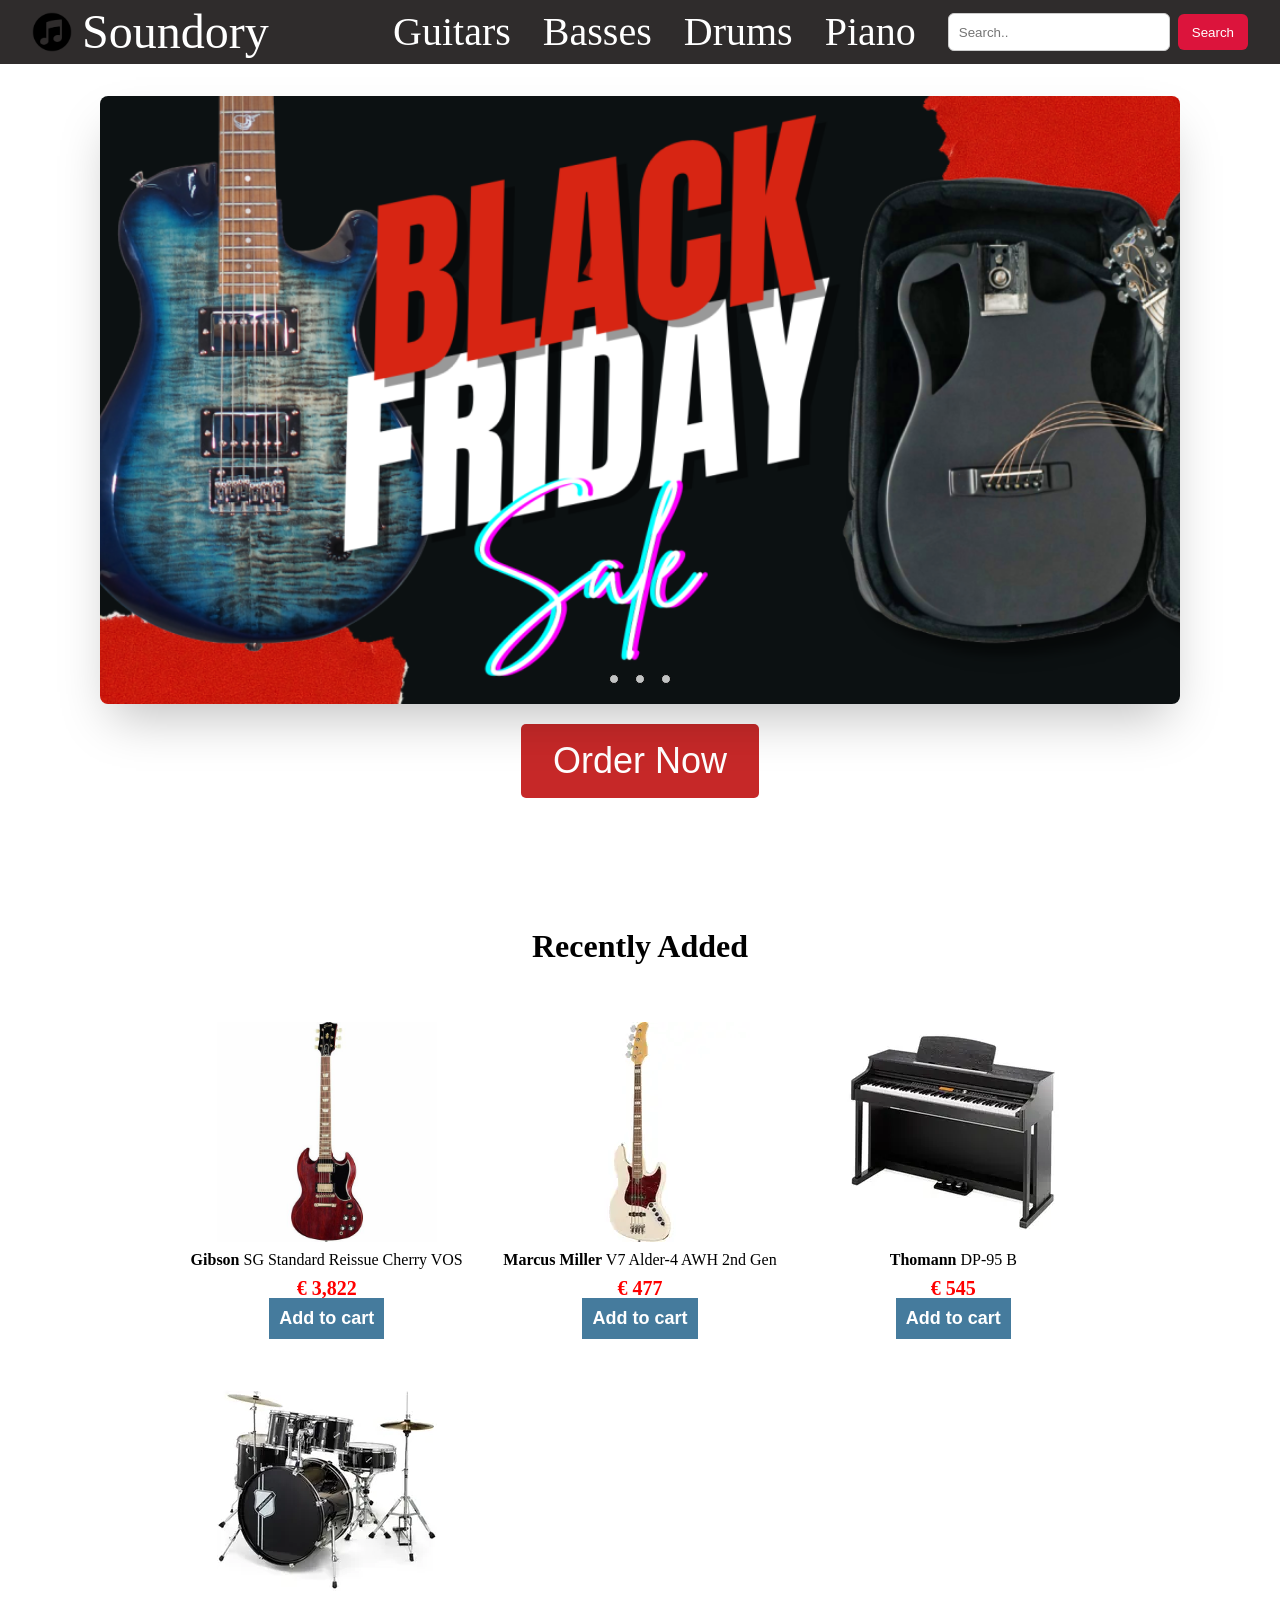
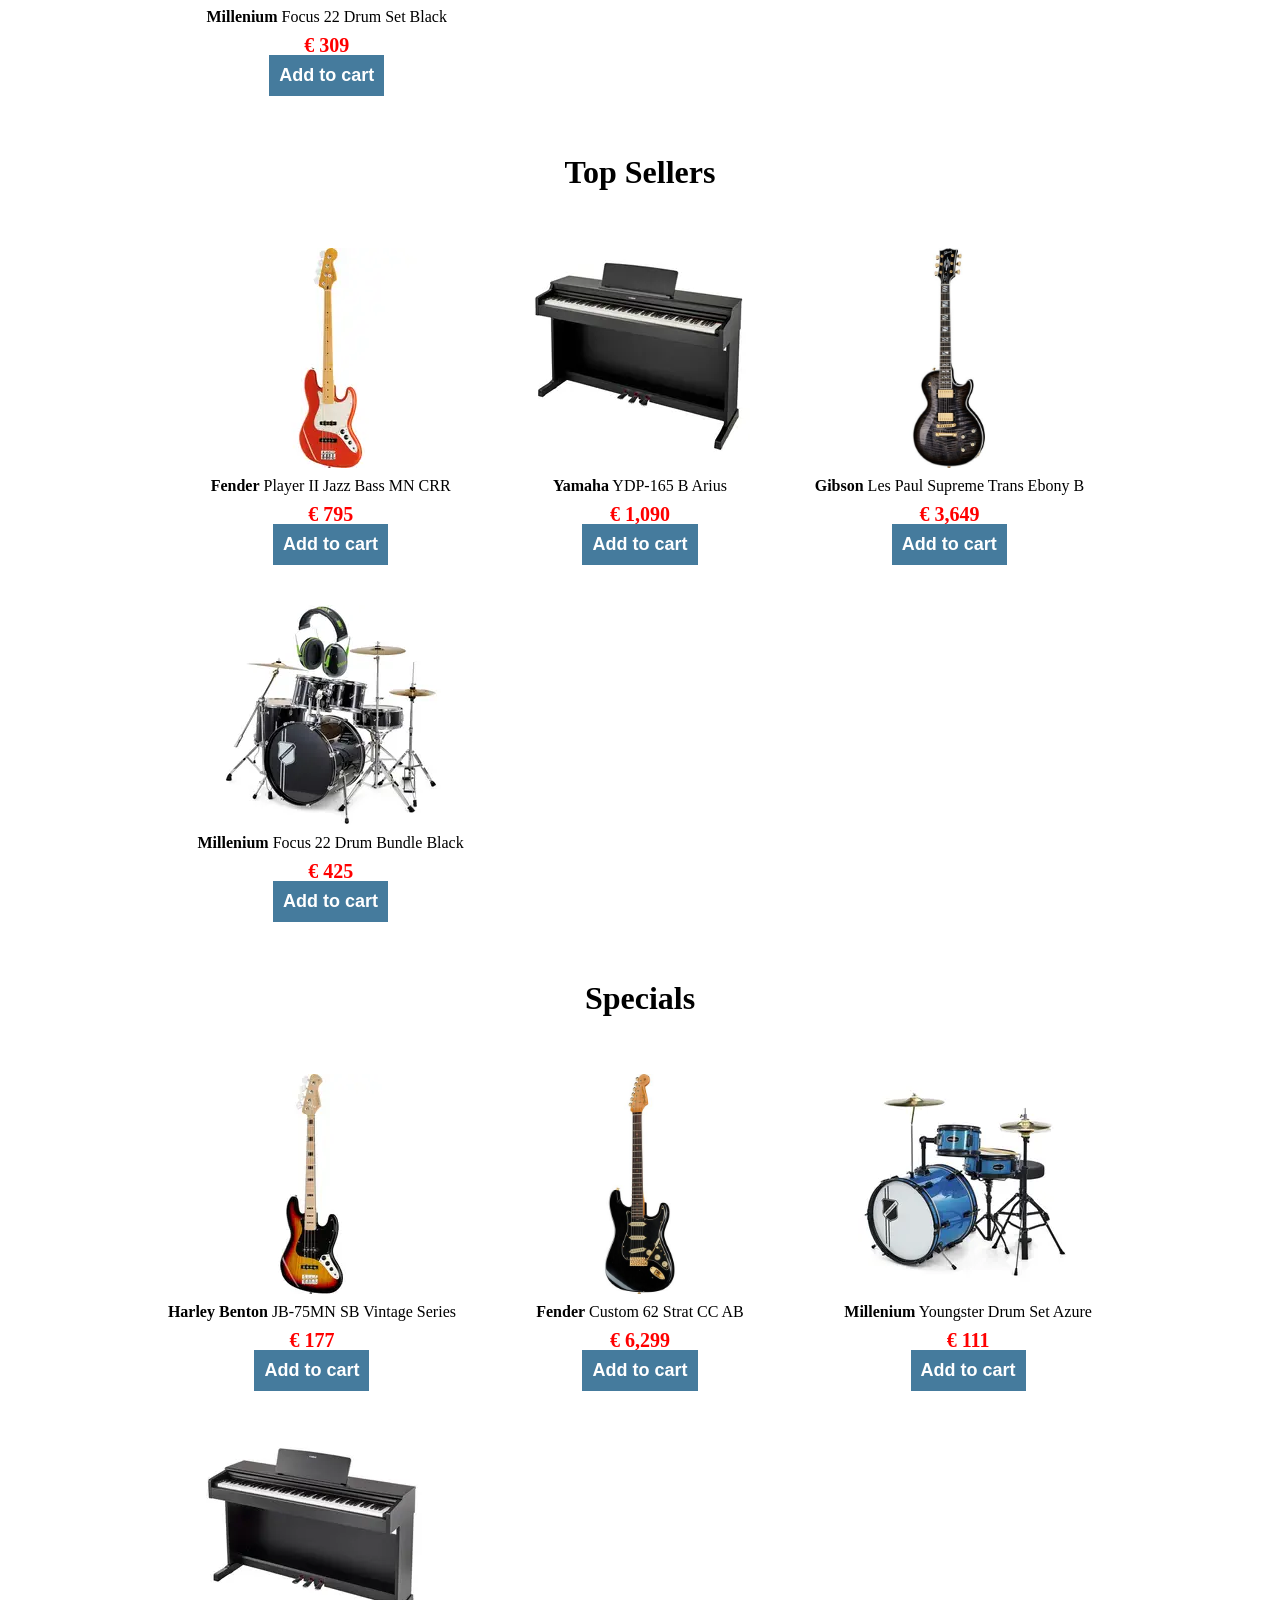
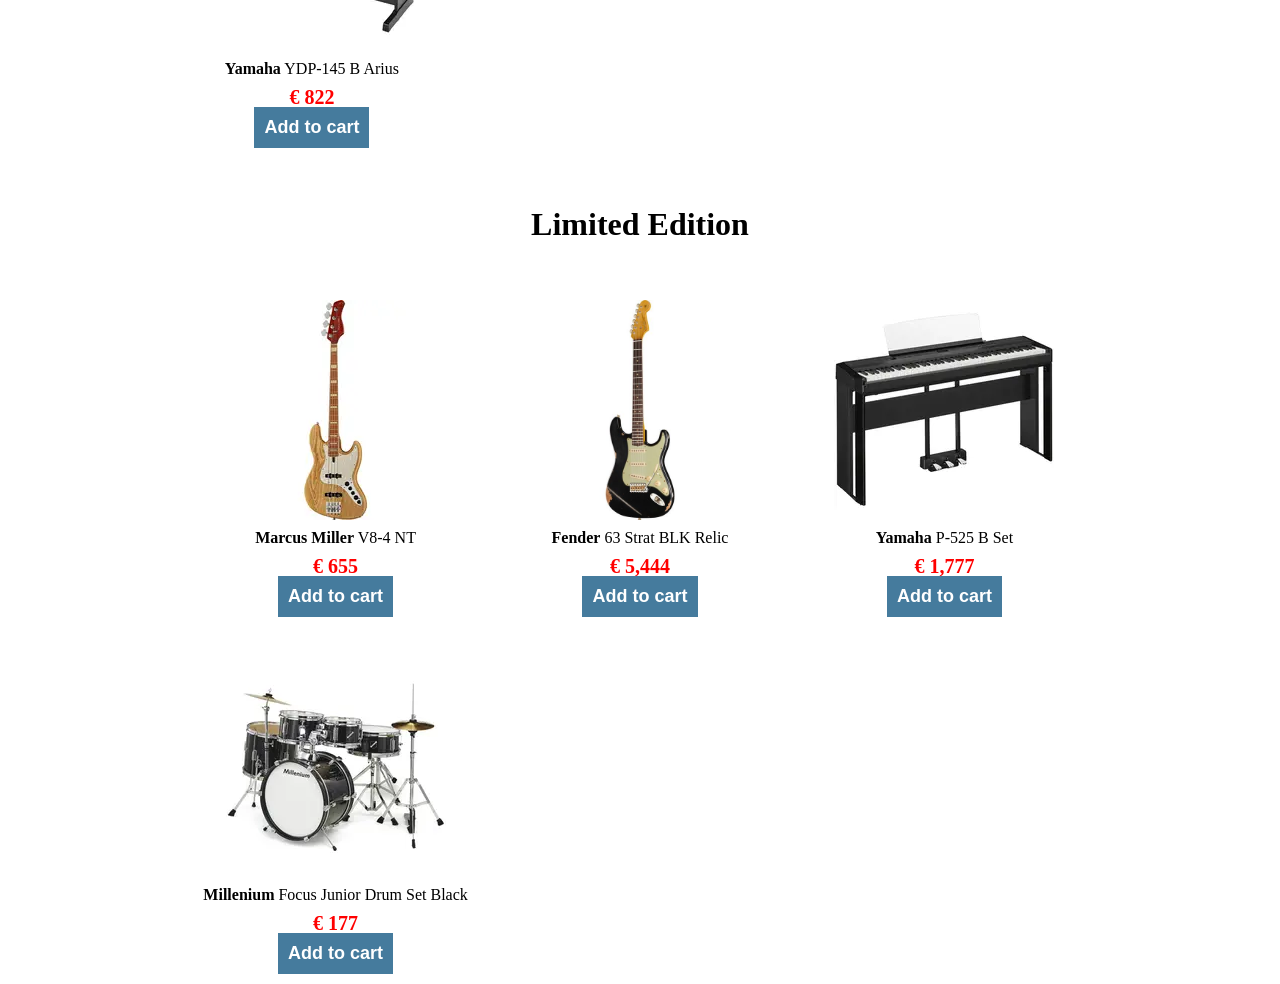
==== index.html @ 7b70c925 "Add initial files (same as lab 2)." ====
<!doctype html>
<html>
  <head>
    <meta charset="UTF-8" />
    <meta name="viewport" content="width=device-width, initial-scale=1.0" />
    <title>Soundory</title>


    <link rel="stylesheet" href="reset.css" />
    <link rel="stylesheet" href="style.css" />
  </head>



  <body>
  <div class = "navbar">
    <div class = "logo">
      <a href = "index.html">
    <img src="images/logo.png">
    Soundory
    </a>
    </div>
    <div class = "sections">
    <h2><a href = "pages/guitar.html">Guitars</a></h2>
    <h2><a href = "pages/bass.html">Basses</a></h2>
    <h2><a href = "#">Drums</a></h2>
    <h2><a href = "#">Piano</a></h2>
    
<div class="search-box">
    <input type="text" class="search_bar" placeholder="Search..">
    <button>Search</button>
</div>
    
  </div>
  </div>

  
  <section class ="container">
  <div class = "slider-wrapper">
      <div class="slider">
        <img id="slide-1" src="images/sale.png">
        <img id="slide-2" src="images/s3.jpg">
        <img id="slide-3" src="images/new.jpg">
      </div>
      <div class = "slider-nav">
        <a href="#slide-1"></a>
        <a href="#slide-2"></a>
        <a href="#slide-3"></a>
      </div>
  </div>




  
  <div class = "cta_button">
    <button> Order Now</button>
  </div>

</section>




<div class="headings">

  <h2>Recently Added</h2>
  <div class="products">

    <div class="product">
      <img src="images/g_sg.jpg">
      <p><b>Gibson</b> SG Standard Reissue Cherry VOS</p>
      <div class="price">€ 3,822</div>
      <button>Add to cart</button>
    </div>

    <div class="product">
      <img src="images/alder-4.webp">
      <p><b>Marcus Miller</b> V7 Alder-4 AWH 2nd Gen</p>
      <div class="price">€ 477</div>
      <button>Add to cart</button>
    </div>

    <div class="product">
      <img src="images/dp_95.webp">
      <p><b>Thomann</b> DP-95 B</p>
      <div class="price">€ 545</div>
      <button>Add to cart</button>
    </div>

    <div class="product">
      <img src="images/focus_22.webp">
      <p><b>Millenium</b> Focus 22 Drum Set Black</p>
      <div class="price">€ 309</div>
      <button>Add to cart</button>
    </div>

  </div>


  <h2>Top Sellers</h2>
  <div class="products">

    <div class="product">
      <img src="images/player-2.webp">
      <p><b>Fender</b> Player II Jazz Bass MN CRR</p>
      <div class="price">€ 795</div>
      <button>Add to cart</button>
    </div>

    <div class="product">
      <img src="images/ydp-165.webp">
      <p><b>Yamaha</b> YDP-165 B Arius</p>
      <div class="price">€ 1,090</div>
      <button>Add to cart</button>
    </div>

    <div class="product">
      <img src="images/g_lp.jpg">
      <p><b>Gibson</b> Les Paul Supreme Trans Ebony B</p>
      <div class="price">€ 3,649</div>
      <button>Add to cart</button>
    </div>

    <div class="product">
      <img src="images/focus22_bundle.webp">
      <p><b>Millenium</b> Focus 22 Drum Bundle Black</p>
      <div class="price">€ 425</div>
      <button>Add to cart</button>
    </div>

  </div>


  <h2>Specials</h2>
  <div class="products">

    <div class="product">
      <img src="images/JB-75MN.webp">
      <p><b>Harley Benton</b> JB-75MN SB Vintage Series</p>
      <div class="price">€ 177</div>
      <button>Add to cart</button>
    </div>

    <div class="product">
      <img src="images/f_62.jpg">
      <p><b>Fender</b> Custom 62 Strat CC AB</p>
      <div class="price">€ 6,299</div>
      <button>Add to cart</button>
    </div>

    <div class="product">
      <img src="images/youngster.webp">
      <p><b>Millenium</b> Youngster Drum Set Azure</p>
      <div class="price">€ 111</div>
      <button>Add to cart</button>
    </div>

    <div class="product">
      <img src="images/ydp-145.webp">
      <p><b>Yamaha</b> YDP-145 B Arius</p>
      <div class="price">€ 822</div>
      <button>Add to cart</button>
    </div>

  </div>


  <h2>Limited Edition</h2>
  <div class="products">

    <div class="product">
      <img src="images/V8-4_NT.webp">
      <p><b>Marcus Miller</b> V8-4 NT</p>
      <div class="price">€ 655</div>
      <button>Add to cart</button>
    </div>

    <div class="product">
      <img src="images/f_63.jpg">
      <p><b>Fender</b> 63 Strat BLK Relic</p>
      <div class="price">€ 5,444</div>
      <button>Add to cart</button>
    </div>

    <div class="product">
      <img src="images/p-525.webp">
      <p><b>Yamaha</b> P-525 B Set</p>
      <div class="price">€ 1,777</div>
      <button>Add to cart</button>
    </div>

    <div class="product">
      <img src="images/focus_junior.webp">
      <p><b>Millenium</b> Focus Junior Drum Set Black</p>
      <div class="price">€ 177</div>
      <button>Add to cart</button>
    </div>

  </div>

</div>

  
  



    
  </body>
</html>
---- style.css ----
body {
  overflow-x: hidden;
}

.navbar {
  display: flex;
  justify-content: space-between;
  align-items: center;
  background-color: #2f2c2c;
  padding: 0.5rem 2rem;
}

.logo {
  display: flex;
}

.logo a {
  display: flex;
  align-items: center;
  gap: 10px;
  color: white;
  text-decoration: none;
  font-size: 3rem;
}

.logo a:hover {
  color: lightblue;
}

.logo img {
  width: 40px;
  height: 40px;
}

.sections {
  display: flex;
  align-items: center;
  gap: 2rem;
}

.sections h2 {
  font-size: 2.5rem;
  margin: 0;
  padding: 0;
}

.sections a {
  color: white;
  text-decoration: none;
}

.sections h2:hover {
  background-color: red;
  transition: 0.3s;
}

.search-box {
  display: flex;
  align-items: center;
  gap: 8px;
}

.search_bar {
  height: 36px;
  width: 200px;
  padding: 0 10px;
  border-radius: 6px;
  border: 1px solid #ccc;
}

.search-box button {
  height: 36px;
  padding: 0 14px;
  border: none;
  border-radius: 6px;
  background-color: crimson;
  color: white;
  cursor: pointer;
}

.cta_button {
  display: flex;
  justify-content: center;
}

.cta_button button {
  margin-top: 20px;
  background-color: #C62828;
  color: white;
  border-radius: 5px;
  font-size: 36px;
  padding: 1rem 2rem;
  border: none;
  transition: 0.3s;
}

.cta_button button:hover {
  transform: scale(1.05);
}

.headings {
  display: flex;
  flex-direction: column;
  gap: 50px;
  justify-content: center;
  align-items: center;
  margin-top: 100px;
}

.headings h2 {
  font-size: 32px;
  font-weight: bold;
  color: black;
}

.products {
  display: grid;
  grid-template-columns: repeat(3, 1fr);
  gap: 20px;
  max-width: 1200px;
  margin: 0 auto;
}

.product {
  display: flex;
  flex-direction: column;
  align-items: center;
  padding: 10px;
  border-radius: 12px;
  transition: 0.3s;
}

.product:hover {
  border: 2px solid black;
  transform: translateY(-8px);
}

.product img {
  width: 220px;
  height: 220px;
  display: block;
}

.product p {
  margin-top: 10px;
  margin-bottom: 10px;
  width: 100%;
  text-align: center;
}

.product button {
  font-size: 18px;
  font-weight: bold;
  color: white;
  background-color: #457b9d;
  border: none;
  padding: 10px;
  cursor: pointer;
}

.price {
  color: red;
  font-weight: bold;
  font-size: 20px;
}

.container {
  padding: 2rem;
}

.slider-wrapper {
  position: relative;
  max-width: 1080px;
  margin: 0 auto;
}

.slider {
  width: 100%;
  max-width: 1080px;
  display: flex;
  aspect-ratio: 16/9;
  overflow-x: auto;
  scroll-snap-type: x mandatory;
  scroll-behavior: smooth;
  box-shadow: 0 1.5rem 3rem -0.75rem hsla(0, 0%, 0%, 0.25);
  border-radius: 0.5rem;
  scrollbar-width: none;
}

.slider img {
  flex: 1 0 100%;
  width: 100%;
  height: auto;
  scroll-snap-align: start;
  object-fit: cover;
}

.slider-nav {
  display: flex;
  column-gap: 1rem;
  position: absolute;
  bottom: 1.25rem;
  left: 50%;
  transform: translateX(-50%);
  z-index: 1;
}

.slider-nav a {
  width: 0.5rem;
  height: 0.5rem;
  border-radius: 50%;
  background-color: white;
  border: 1px solid black;
  opacity: 0.75;
  transition: opacity 250ms ease;
}

.slider-nav a:hover {
  opacity: 1;
}

b {
  font-weight: bold;
}

ul {
  list-style-type: circle;
  margin-left: 20px;
}

ul li {
  margin-bottom: 10px;
}
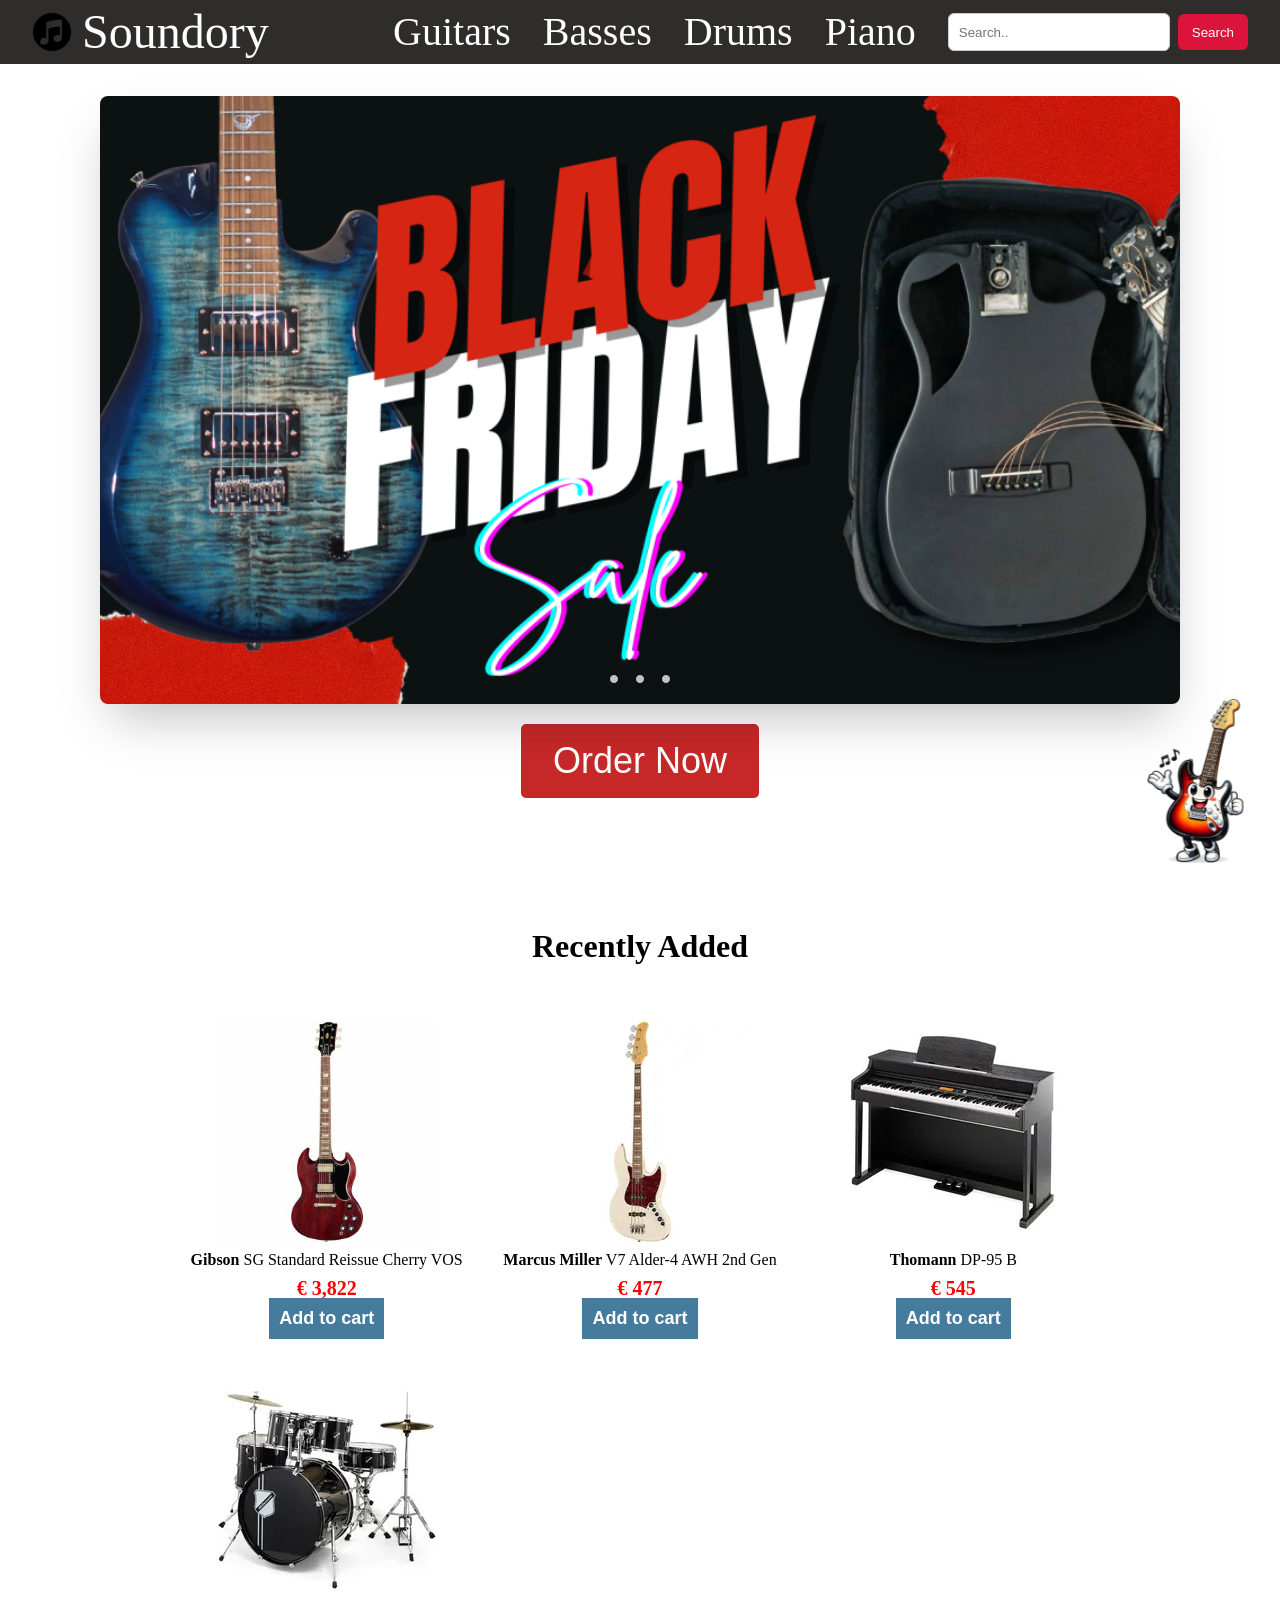
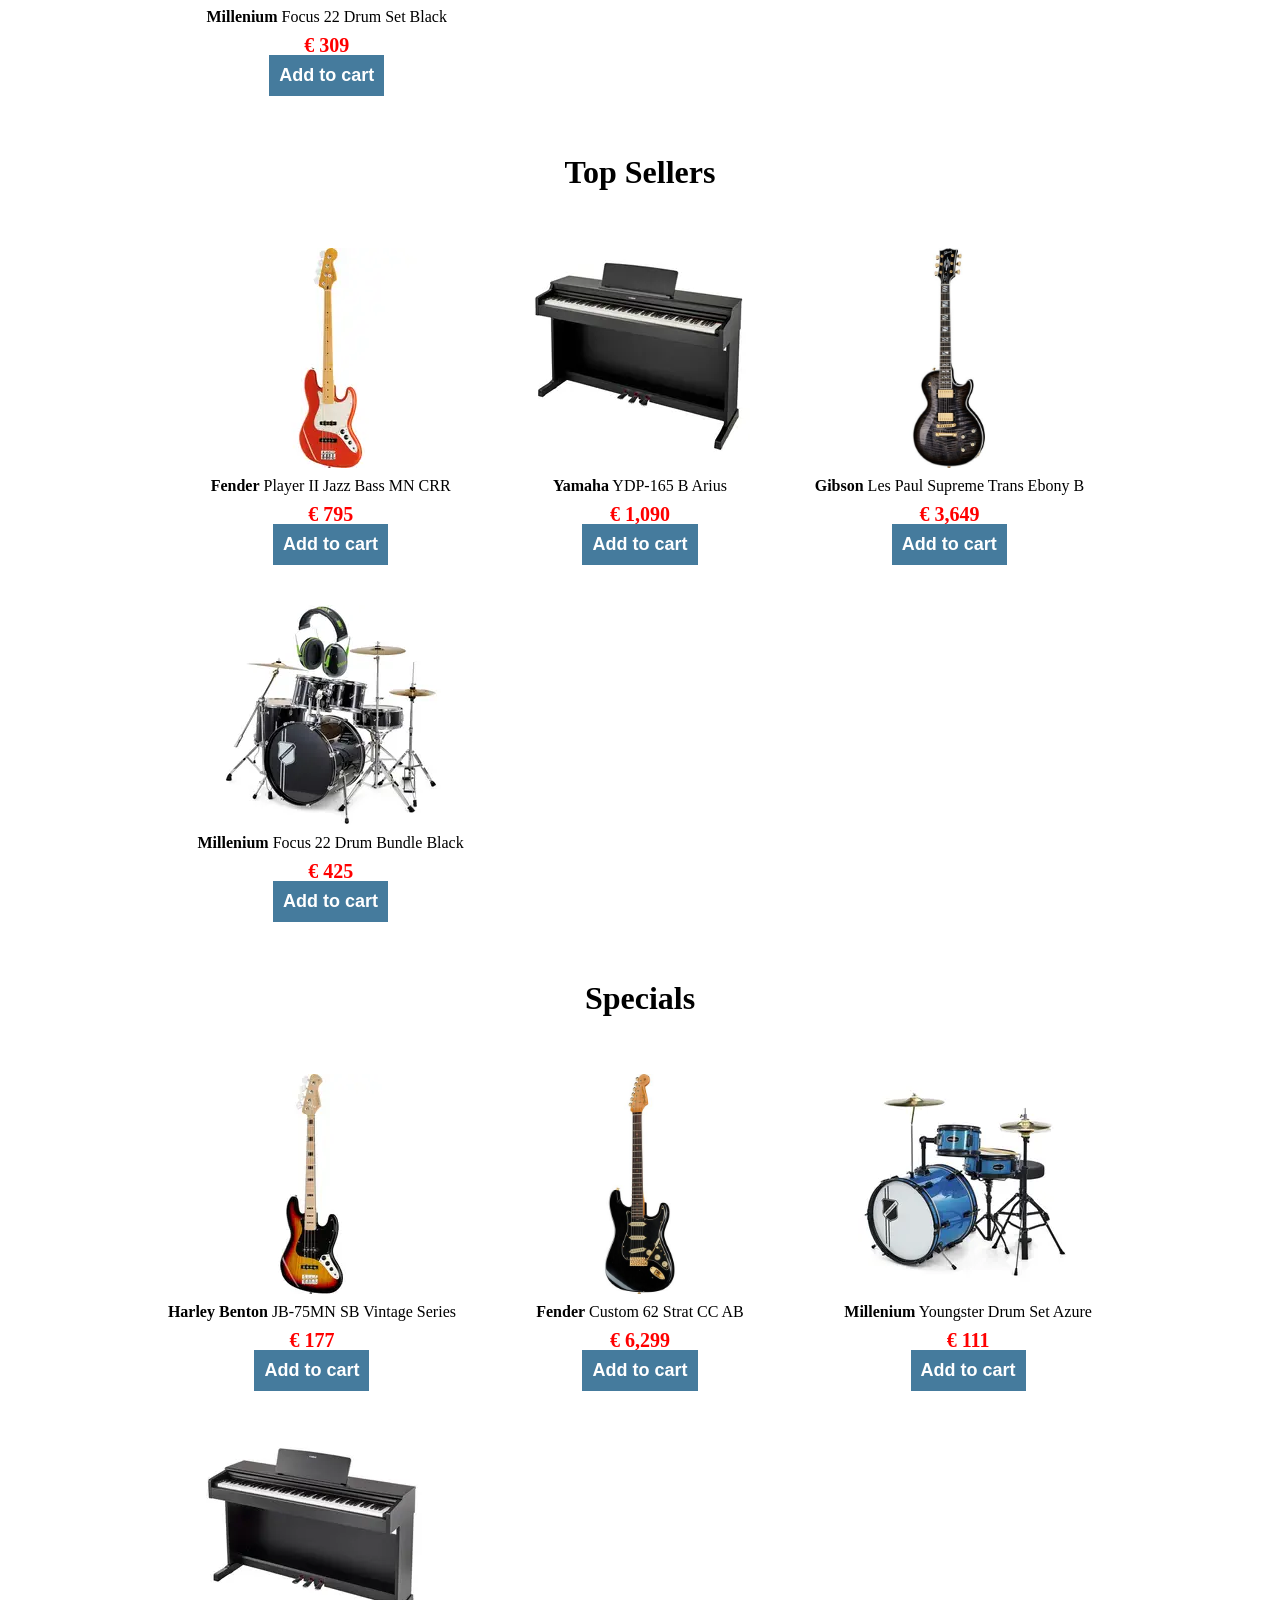
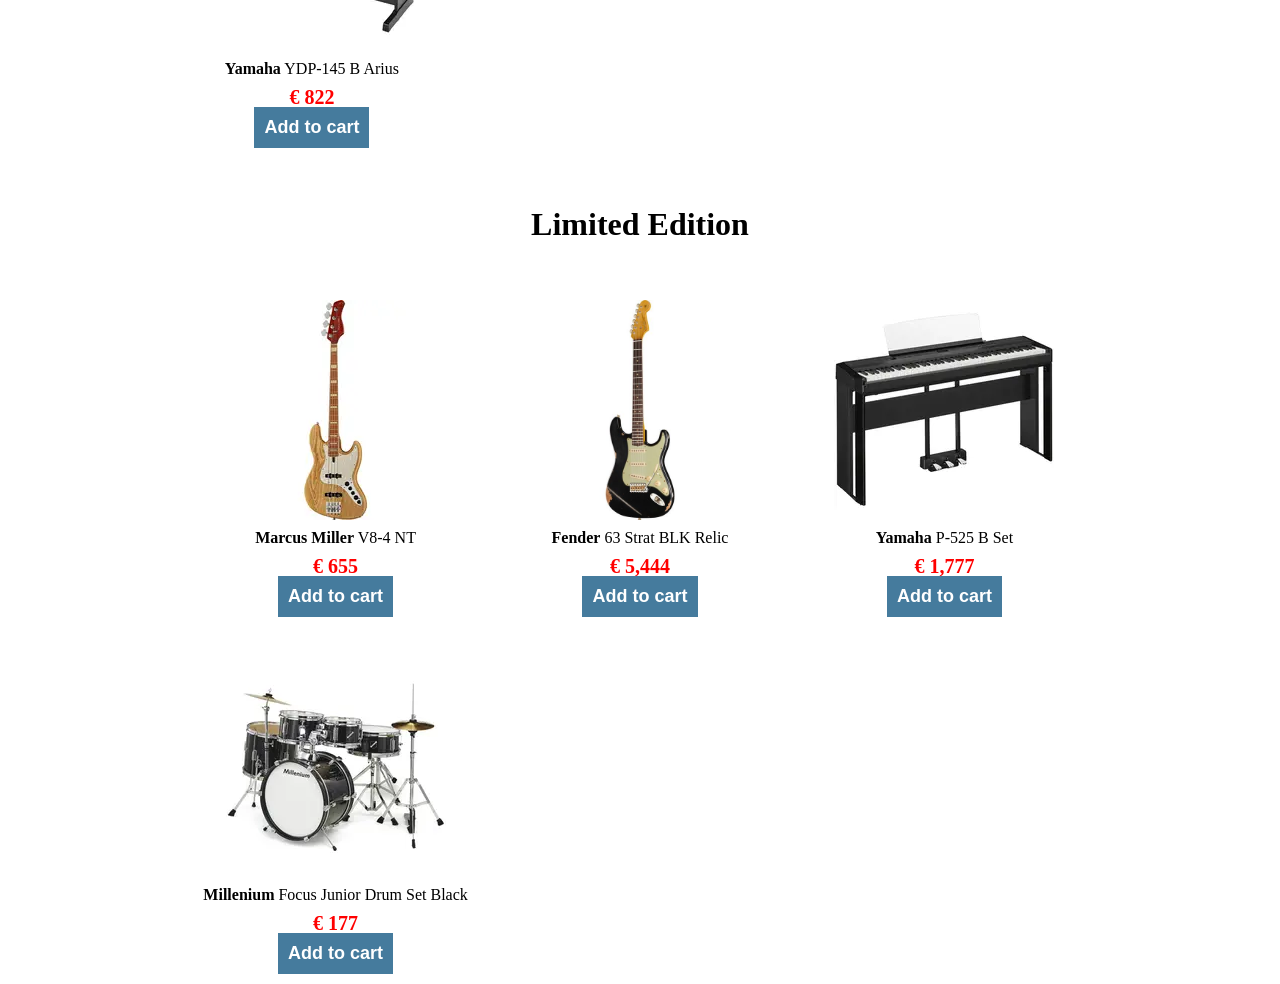
==== commit 66ac1b71: "Add mascot to all pages." ====
--- a/index.html
+++ b/index.html
@@ -203,7 +203,12 @@
 
   
   
-
+<div class="mascot">
+  <img src="images/mascot.png">
+  <div class="mascot-message">
+    🎸 Welcome to Soundory! Check our latest deals!
+  </div>
+</div>
 
 
     
--- a/style.css
+++ b/style.css
@@ -230,4 +230,63 @@
 
 ul li {
   margin-bottom: 10px;
+}
+
+.mascot {
+  position: fixed;
+  bottom: 20px;
+  right: -200px;
+
+  animation:
+    mascot-enter 2s forwards 2s,
+    mascot-float 2s infinite ease-in-out;
+
+  z-index: 999;
+}
+
+.mascot img {
+  width: 120px;
+  cursor: pointer;
+}
+
+.mascot-message {
+  position: absolute;
+  bottom: 130px;
+  right: 0;
+
+  background-color: white;
+  padding: 10px;
+  border-radius: 10px;
+
+  width: 200px;
+
+  opacity: 0;
+  transition: 0.3s;
+
+  box-shadow: 0 0 10px rgba(0,0,0,0.2);
+}
+
+.mascot:hover .mascot-message {
+  opacity: 1;
+}
+
+@keyframes mascot-enter {
+  from {
+    right: -200px;
+  }
+  to {
+    right: 20px;
+  }
+}
+
+@keyframes mascot-float {
+  0% {
+    transform: translateY(0px) rotate(0deg);
+  }
+  50% {
+    transform: translateY(-10px) rotate(5deg);
+  }
+  100% {
+    transform: translateY(0px) rotate(0deg);
+  }
 }
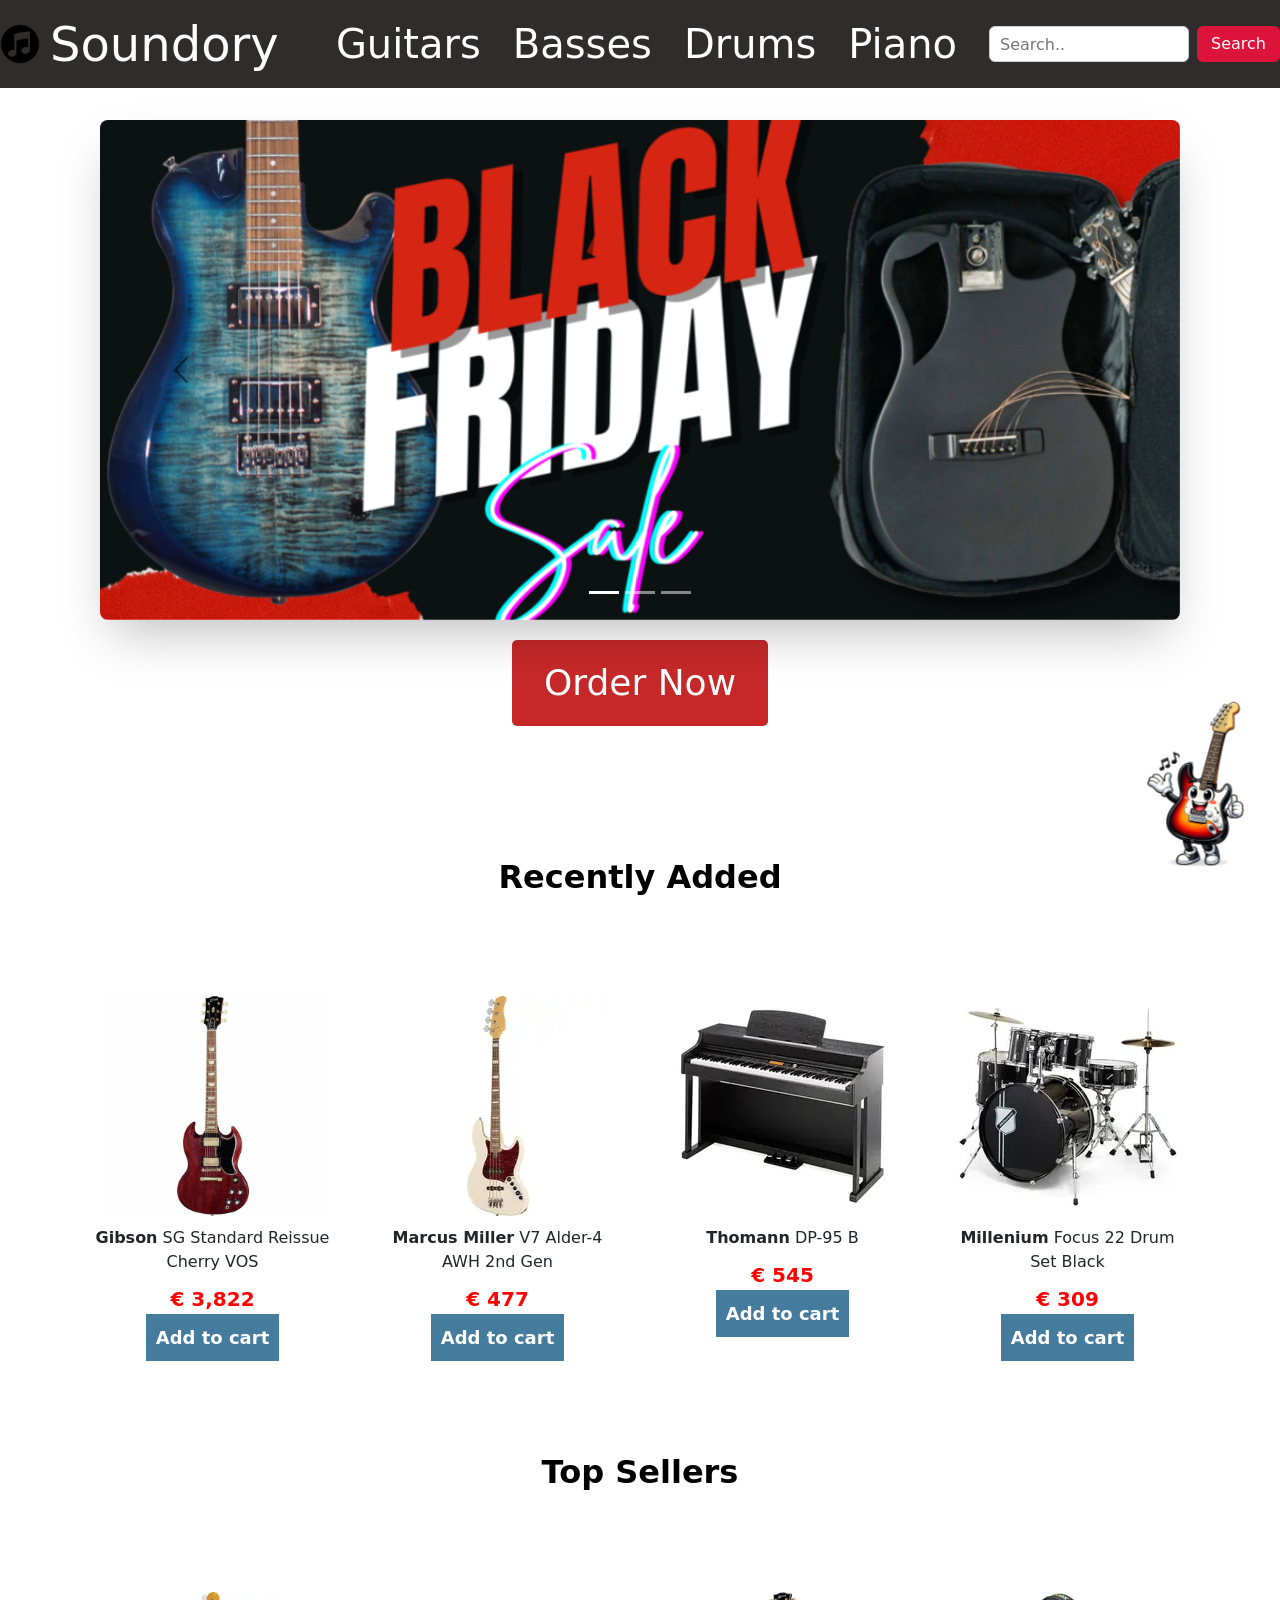
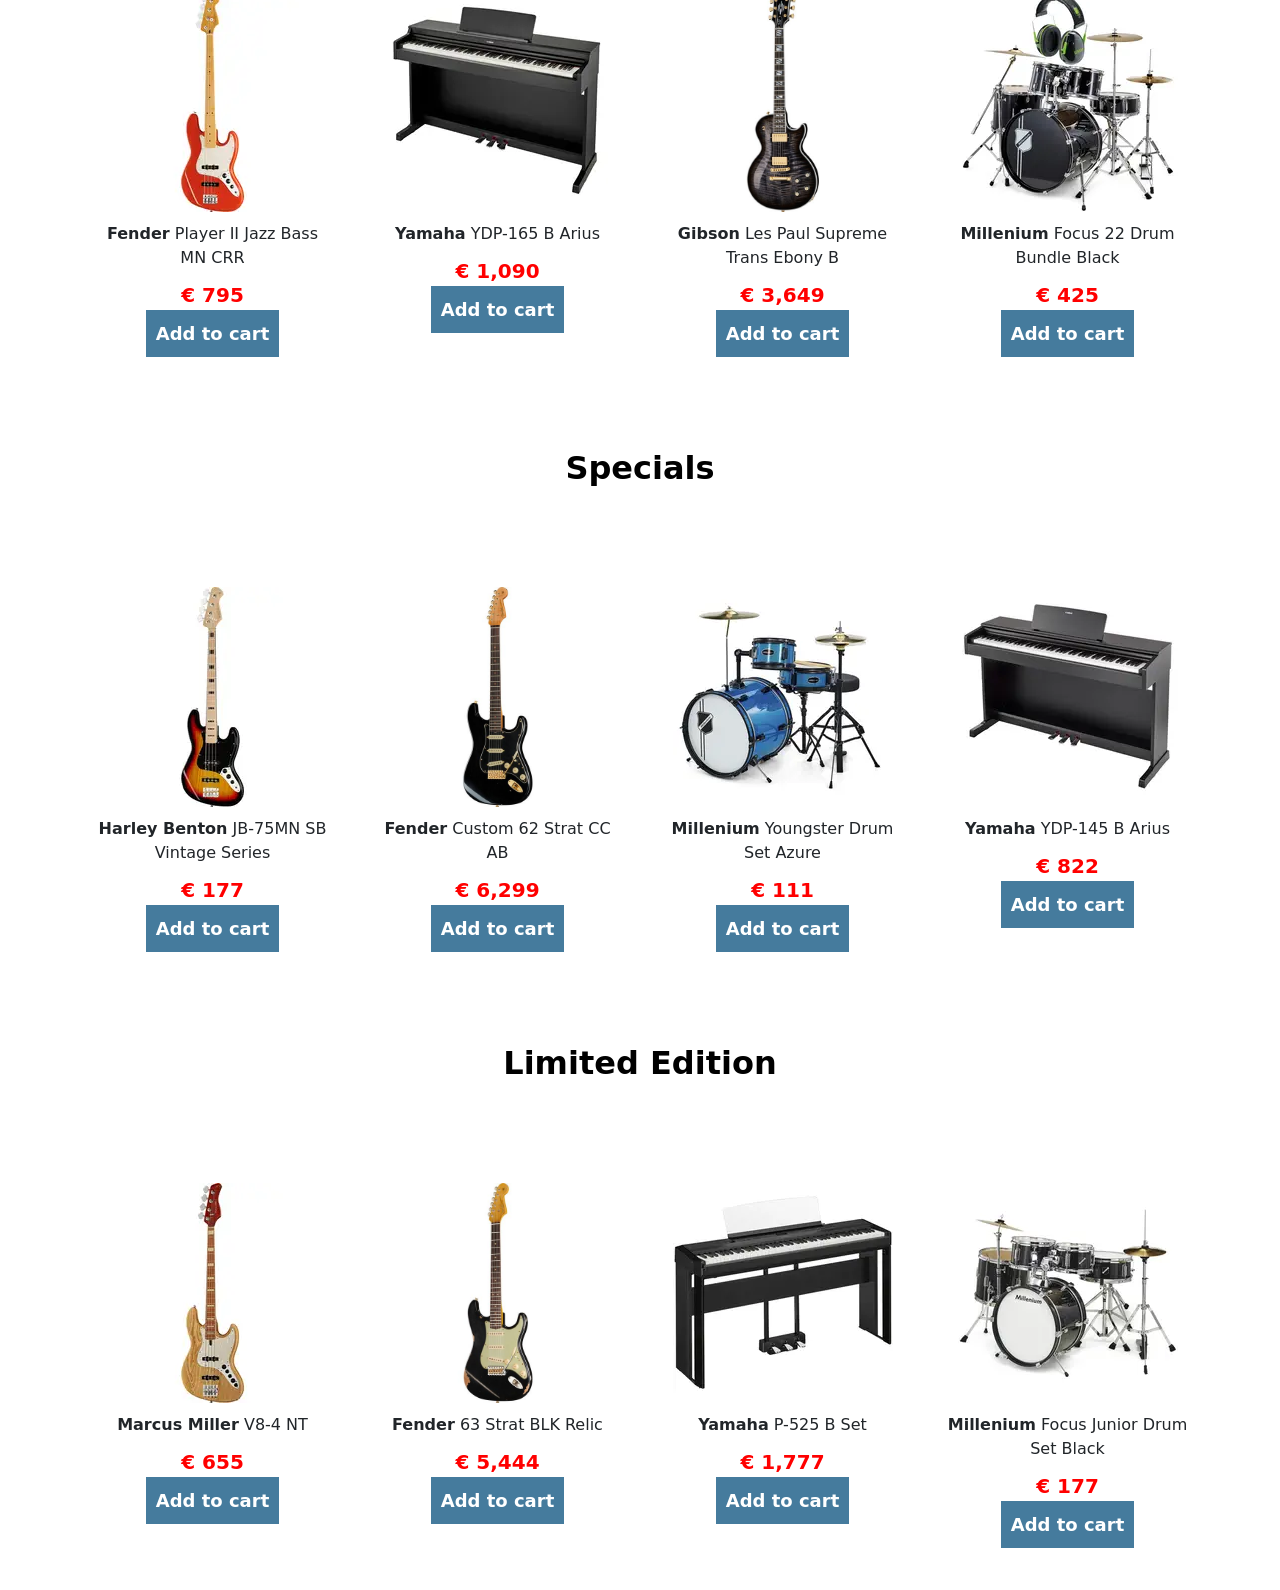
==== commit d9f3d12b: "Migrate products, slider elements on all pages to Bootstrap" ====
--- a/index.html
+++ b/index.html
@@ -5,212 +5,242 @@
     <meta name="viewport" content="width=device-width, initial-scale=1.0" />
     <title>Soundory</title>
 
-
     <link rel="stylesheet" href="reset.css" />
     <link rel="stylesheet" href="style.css" />
+    <link href="https://cdn.jsdelivr.net/npm/bootstrap@5.3.3/dist/css/bootstrap.min.css" rel="stylesheet">
   </head>
 
-
-
   <body>
-  <div class = "navbar">
-    <div class = "logo">
-      <a href = "index.html">
-    <img src="images/logo.png">
-    Soundory
-    </a>
-    </div>
-    <div class = "sections">
-    <h2><a href = "pages/guitar.html">Guitars</a></h2>
-    <h2><a href = "pages/bass.html">Basses</a></h2>
-    <h2><a href = "#">Drums</a></h2>
-    <h2><a href = "#">Piano</a></h2>
-    
-<div class="search-box">
-    <input type="text" class="search_bar" placeholder="Search..">
-    <button>Search</button>
-</div>
-    
-  </div>
-  </div>
-
-  
-  <section class ="container">
-  <div class = "slider-wrapper">
-      <div class="slider">
-        <img id="slide-1" src="images/sale.png">
-        <img id="slide-2" src="images/s3.jpg">
-        <img id="slide-3" src="images/new.jpg">
-      </div>
-      <div class = "slider-nav">
-        <a href="#slide-1"></a>
-        <a href="#slide-2"></a>
-        <a href="#slide-3"></a>
-      </div>
-  </div>
-
-
-
-
-  
-  <div class = "cta_button">
-    <button> Order Now</button>
-  </div>
-
-</section>
-
-
-
-
-<div class="headings">
-
-  <h2>Recently Added</h2>
-  <div class="products">
-
-    <div class="product">
-      <img src="images/g_sg.jpg">
-      <p><b>Gibson</b> SG Standard Reissue Cherry VOS</p>
-      <div class="price">€ 3,822</div>
-      <button>Add to cart</button>
-    </div>
-
-    <div class="product">
-      <img src="images/alder-4.webp">
-      <p><b>Marcus Miller</b> V7 Alder-4 AWH 2nd Gen</p>
-      <div class="price">€ 477</div>
-      <button>Add to cart</button>
-    </div>
-
-    <div class="product">
-      <img src="images/dp_95.webp">
-      <p><b>Thomann</b> DP-95 B</p>
-      <div class="price">€ 545</div>
-      <button>Add to cart</button>
-    </div>
-
-    <div class="product">
-      <img src="images/focus_22.webp">
-      <p><b>Millenium</b> Focus 22 Drum Set Black</p>
-      <div class="price">€ 309</div>
-      <button>Add to cart</button>
-    </div>
-
-  </div>
-
-
-  <h2>Top Sellers</h2>
-  <div class="products">
-
-    <div class="product">
-      <img src="images/player-2.webp">
-      <p><b>Fender</b> Player II Jazz Bass MN CRR</p>
-      <div class="price">€ 795</div>
-      <button>Add to cart</button>
-    </div>
-
-    <div class="product">
-      <img src="images/ydp-165.webp">
-      <p><b>Yamaha</b> YDP-165 B Arius</p>
-      <div class="price">€ 1,090</div>
-      <button>Add to cart</button>
-    </div>
-
-    <div class="product">
-      <img src="images/g_lp.jpg">
-      <p><b>Gibson</b> Les Paul Supreme Trans Ebony B</p>
-      <div class="price">€ 3,649</div>
-      <button>Add to cart</button>
-    </div>
-
-    <div class="product">
-      <img src="images/focus22_bundle.webp">
-      <p><b>Millenium</b> Focus 22 Drum Bundle Black</p>
-      <div class="price">€ 425</div>
-      <button>Add to cart</button>
-    </div>
-
-  </div>
-
-
-  <h2>Specials</h2>
-  <div class="products">
-
-    <div class="product">
-      <img src="images/JB-75MN.webp">
-      <p><b>Harley Benton</b> JB-75MN SB Vintage Series</p>
-      <div class="price">€ 177</div>
-      <button>Add to cart</button>
-    </div>
-
-    <div class="product">
-      <img src="images/f_62.jpg">
-      <p><b>Fender</b> Custom 62 Strat CC AB</p>
-      <div class="price">€ 6,299</div>
-      <button>Add to cart</button>
-    </div>
-
-    <div class="product">
-      <img src="images/youngster.webp">
-      <p><b>Millenium</b> Youngster Drum Set Azure</p>
-      <div class="price">€ 111</div>
-      <button>Add to cart</button>
-    </div>
-
-    <div class="product">
-      <img src="images/ydp-145.webp">
-      <p><b>Yamaha</b> YDP-145 B Arius</p>
-      <div class="price">€ 822</div>
-      <button>Add to cart</button>
-    </div>
-
-  </div>
-
-
-  <h2>Limited Edition</h2>
-  <div class="products">
-
-    <div class="product">
-      <img src="images/V8-4_NT.webp">
-      <p><b>Marcus Miller</b> V8-4 NT</p>
-      <div class="price">€ 655</div>
-      <button>Add to cart</button>
-    </div>
-
-    <div class="product">
-      <img src="images/f_63.jpg">
-      <p><b>Fender</b> 63 Strat BLK Relic</p>
-      <div class="price">€ 5,444</div>
-      <button>Add to cart</button>
-    </div>
-
-    <div class="product">
-      <img src="images/p-525.webp">
-      <p><b>Yamaha</b> P-525 B Set</p>
-      <div class="price">€ 1,777</div>
-      <button>Add to cart</button>
-    </div>
-
-    <div class="product">
-      <img src="images/focus_junior.webp">
-      <p><b>Millenium</b> Focus Junior Drum Set Black</p>
-      <div class="price">€ 177</div>
-      <button>Add to cart</button>
-    </div>
-
-  </div>
-
-</div>
-
-  
-  
-<div class="mascot">
-  <img src="images/mascot.png">
-  <div class="mascot-message">
-    🎸 Welcome to Soundory! Check our latest deals!
-  </div>
-</div>
-
-
-    
+
+  <!-- ================= NAVBAR ================= -->
+  <div class="navbar">
+    <div class="logo">
+      <a href="index.html">
+        <img src="images/logo.png">
+        Soundory
+      </a>
+    </div>
+    <div class="sections">
+      <h2><a href="pages/guitar.html">Guitars</a></h2>
+      <h2><a href="pages/bass.html">Basses</a></h2>
+      <h2><a href="#">Drums</a></h2>
+      <h2><a href="#">Piano</a></h2>
+
+      <div class="search-box">
+        <input type="text" class="search_bar" placeholder="Search..">
+        <button>Search</button>
+      </div>
+    </div>
+  </div>
+
+  <!-- ================= MOBILE BANNER ================= -->
+  <div class="mobile-banner">
+    🎵 Mobile Exclusive Deals Available!
+  </div>
+
+  <!-- ================= SLIDER ================= -->
+  <section class="container">
+
+    <div id="mainCarousel" class="carousel slide" data-bs-ride="carousel">
+
+      <div class="carousel-indicators">
+        <button type="button" data-bs-target="#mainCarousel" data-bs-slide-to="0" class="active" aria-current="true" aria-label="Slide 1"></button>
+        <button type="button" data-bs-target="#mainCarousel" data-bs-slide-to="1" aria-label="Slide 2"></button>
+        <button type="button" data-bs-target="#mainCarousel" data-bs-slide-to="2" aria-label="Slide 3"></button>
+      </div>
+
+      <div class="carousel-inner">
+        <div class="carousel-item active">
+          <img src="images/sale.png" class="d-block w-100 carousel-img" alt="sale">
+        </div>
+        <div class="carousel-item">
+          <img src="images/s3.jpg" class="d-block w-100 carousel-img" alt="slide2">
+        </div>
+        <div class="carousel-item">
+          <img src="images/new.jpg" class="d-block w-100 carousel-img" alt="slide3">
+        </div>
+      </div>
+
+      <button class="carousel-control-prev" type="button" data-bs-target="#mainCarousel" data-bs-slide="prev">
+        <span class="carousel-control-prev-icon"></span>
+      </button>
+      <button class="carousel-control-next" type="button" data-bs-target="#mainCarousel" data-bs-slide="next">
+        <span class="carousel-control-next-icon"></span>
+      </button>
+
+    </div>
+
+    <div class="cta_button">
+      <button>Order Now</button>
+    </div>
+
+  </section>
+
+  <!-- ================= PRODUCTS ================= -->
+  <div class="headings">
+
+    <h2>Recently Added</h2>
+    <div class="container">
+      <div class="row g-4 justify-content-center">
+        <div class="col-12 col-sm-6 col-lg-3">
+          <div class="product">
+            <img src="images/g_sg.jpg">
+            <p><b>Gibson</b> SG Standard Reissue Cherry VOS</p>
+            <div class="price">€ 3,822</div>
+            <button>Add to cart</button>
+          </div>
+        </div>
+        <div class="col-12 col-sm-6 col-lg-3">
+          <div class="product">
+            <img src="images/alder-4.webp">
+            <p><b>Marcus Miller</b> V7 Alder-4 AWH 2nd Gen</p>
+            <div class="price">€ 477</div>
+            <button>Add to cart</button>
+          </div>
+        </div>
+        <div class="col-12 col-sm-6 col-lg-3">
+          <div class="product">
+            <img src="images/dp_95.webp">
+            <p><b>Thomann</b> DP-95 B</p>
+            <div class="price">€ 545</div>
+            <button>Add to cart</button>
+          </div>
+        </div>
+        <div class="col-12 col-sm-6 col-lg-3">
+          <div class="product">
+            <img src="images/focus_22.webp">
+            <p><b>Millenium</b> Focus 22 Drum Set Black</p>
+            <div class="price">€ 309</div>
+            <button>Add to cart</button>
+          </div>
+        </div>
+      </div>
+    </div>
+
+    <h2>Top Sellers</h2>
+    <div class="container">
+      <div class="row g-4 justify-content-center">
+        <div class="col-12 col-sm-6 col-lg-3">
+          <div class="product">
+            <img src="images/player-2.webp">
+            <p><b>Fender</b> Player II Jazz Bass MN CRR</p>
+            <div class="price">€ 795</div>
+            <button>Add to cart</button>
+          </div>
+        </div>
+        <div class="col-12 col-sm-6 col-lg-3">
+          <div class="product">
+            <img src="images/ydp-165.webp">
+            <p><b>Yamaha</b> YDP-165 B Arius</p>
+            <div class="price">€ 1,090</div>
+            <button>Add to cart</button>
+          </div>
+        </div>
+        <div class="col-12 col-sm-6 col-lg-3">
+          <div class="product">
+            <img src="images/g_lp.jpg">
+            <p><b>Gibson</b> Les Paul Supreme Trans Ebony B</p>
+            <div class="price">€ 3,649</div>
+            <button>Add to cart</button>
+          </div>
+        </div>
+        <div class="col-12 col-sm-6 col-lg-3">
+          <div class="product">
+            <img src="images/focus22_bundle.webp">
+            <p><b>Millenium</b> Focus 22 Drum Bundle Black</p>
+            <div class="price">€ 425</div>
+            <button>Add to cart</button>
+          </div>
+        </div>
+      </div>
+    </div>
+
+    <h2>Specials</h2>
+    <div class="container">
+      <div class="row g-4 justify-content-center">
+        <div class="col-12 col-sm-6 col-lg-3">
+          <div class="product">
+            <img src="images/JB-75MN.webp">
+            <p><b>Harley Benton</b> JB-75MN SB Vintage Series</p>
+            <div class="price">€ 177</div>
+            <button>Add to cart</button>
+          </div>
+        </div>
+        <div class="col-12 col-sm-6 col-lg-3">
+          <div class="product">
+            <img src="images/f_62.jpg">
+            <p><b>Fender</b> Custom 62 Strat CC AB</p>
+            <div class="price">€ 6,299</div>
+            <button>Add to cart</button>
+          </div>
+        </div>
+        <div class="col-12 col-sm-6 col-lg-3">
+          <div class="product">
+            <img src="images/youngster.webp">
+            <p><b>Millenium</b> Youngster Drum Set Azure</p>
+            <div class="price">€ 111</div>
+            <button>Add to cart</button>
+          </div>
+        </div>
+        <div class="col-12 col-sm-6 col-lg-3">
+          <div class="product">
+            <img src="images/ydp-145.webp">
+            <p><b>Yamaha</b> YDP-145 B Arius</p>
+            <div class="price">€ 822</div>
+            <button>Add to cart</button>
+          </div>
+        </div>
+      </div>
+    </div>
+
+    <h2>Limited Edition</h2>
+    <div class="container">
+      <div class="row g-4 justify-content-center">
+        <div class="col-12 col-sm-6 col-lg-3">
+          <div class="product">
+            <img src="images/V8-4_NT.webp">
+            <p><b>Marcus Miller</b> V8-4 NT</p>
+            <div class="price">€ 655</div>
+            <button>Add to cart</button>
+          </div>
+        </div>
+        <div class="col-12 col-sm-6 col-lg-3">
+          <div class="product">
+            <img src="images/f_63.jpg">
+            <p><b>Fender</b> 63 Strat BLK Relic</p>
+            <div class="price">€ 5,444</div>
+            <button>Add to cart</button>
+          </div>
+        </div>
+        <div class="col-12 col-sm-6 col-lg-3">
+          <div class="product">
+            <img src="images/p-525.webp">
+            <p><b>Yamaha</b> P-525 B Set</p>
+            <div class="price">€ 1,777</div>
+            <button>Add to cart</button>
+          </div>
+        </div>
+        <div class="col-12 col-sm-6 col-lg-3">
+          <div class="product">
+            <img src="images/focus_junior.webp">
+            <p><b>Millenium</b> Focus Junior Drum Set Black</p>
+            <div class="price">€ 177</div>
+            <button>Add to cart</button>
+          </div>
+        </div>
+      </div>
+    </div>
+
+  </div>
+
+  <!-- ================= MASCOT ================= -->
+  <div class="mascot">
+    <img src="images/mascot.png">
+    <div class="mascot-message">
+      🎸 Welcome to Soundory! Check our latest deals!
+    </div>
+  </div>
+
+  <script src="https://cdn.jsdelivr.net/npm/bootstrap@5.3.3/dist/js/bootstrap.bundle.min.js"></script>
   </body>
 </html>
--- a/style.css
+++ b/style.css
@@ -1,6 +1,8 @@
 body {
   overflow-x: hidden;
 }
+
+/* ================= NAVBAR ================= */
 
 .navbar {
   display: flex;
@@ -32,10 +34,13 @@
   height: 40px;
 }
 
+/* ================= SECTIONS ================= */
+
 .sections {
   display: flex;
   align-items: center;
   gap: 2rem;
+  flex-wrap: wrap;
 }
 
 .sections h2 {
@@ -53,6 +58,8 @@
   background-color: red;
   transition: 0.3s;
 }
+
+/* ================= SEARCH ================= */
 
 .search-box {
   display: flex;
@@ -78,6 +85,44 @@
   cursor: pointer;
 }
 
+/* ================= MOBILE BANNER ================= */
+
+.mobile-banner {
+  display: none;
+  text-align: center;
+  background-color: crimson;
+  color: white;
+  padding: 1rem;
+  font-size: 1.2rem;
+  font-weight: bold;
+}
+
+/* ================= SLIDER ================= */
+
+.carousel {
+  max-width: 1080px;
+  margin: 0 auto;
+  border-radius: 0.5rem;
+  overflow: hidden;
+  box-shadow: 0 1.5rem 3rem -0.75rem rgba(0, 0, 0, 0.25);
+}
+
+.carousel-img {
+  height: 500px;
+  object-fit: cover;
+}
+
+.carousel-control-prev-icon,
+.carousel-control-next-icon {
+  filter: invert(1);
+}
+
+/* ================= CTA ================= */
+
+.container {
+  padding: 2rem;
+}
+
 .cta_button {
   display: flex;
   justify-content: center;
@@ -87,16 +132,19 @@
   margin-top: 20px;
   background-color: #C62828;
   color: white;
+  border: none;
   border-radius: 5px;
   font-size: 36px;
   padding: 1rem 2rem;
-  border: none;
   transition: 0.3s;
+  cursor: pointer;
 }
 
 .cta_button button:hover {
   transform: scale(1.05);
 }
+
+/* ================= PRODUCTS ================= */
 
 .headings {
   display: flex;
@@ -138,12 +186,12 @@
 .product img {
   width: 220px;
   height: 220px;
+  object-fit: contain;
   display: block;
 }
 
 .product p {
-  margin-top: 10px;
-  margin-bottom: 10px;
+  margin: 10px 0;
   width: 100%;
   text-align: center;
 }
@@ -164,61 +212,6 @@
   font-size: 20px;
 }
 
-.container {
-  padding: 2rem;
-}
-
-.slider-wrapper {
-  position: relative;
-  max-width: 1080px;
-  margin: 0 auto;
-}
-
-.slider {
-  width: 100%;
-  max-width: 1080px;
-  display: flex;
-  aspect-ratio: 16/9;
-  overflow-x: auto;
-  scroll-snap-type: x mandatory;
-  scroll-behavior: smooth;
-  box-shadow: 0 1.5rem 3rem -0.75rem hsla(0, 0%, 0%, 0.25);
-  border-radius: 0.5rem;
-  scrollbar-width: none;
-}
-
-.slider img {
-  flex: 1 0 100%;
-  width: 100%;
-  height: auto;
-  scroll-snap-align: start;
-  object-fit: cover;
-}
-
-.slider-nav {
-  display: flex;
-  column-gap: 1rem;
-  position: absolute;
-  bottom: 1.25rem;
-  left: 50%;
-  transform: translateX(-50%);
-  z-index: 1;
-}
-
-.slider-nav a {
-  width: 0.5rem;
-  height: 0.5rem;
-  border-radius: 50%;
-  background-color: white;
-  border: 1px solid black;
-  opacity: 0.75;
-  transition: opacity 250ms ease;
-}
-
-.slider-nav a:hover {
-  opacity: 1;
-}
-
 b {
   font-weight: bold;
 }
@@ -231,16 +224,14 @@
 ul li {
   margin-bottom: 10px;
 }
+
+/* ================= MASCOT ================= */
 
 .mascot {
   position: fixed;
   bottom: 20px;
   right: -200px;
-
-  animation:
-    mascot-enter 2s forwards 2s,
-    mascot-float 2s infinite ease-in-out;
-
+  animation: mascot-enter 2s forwards 2s, mascot-float 2s infinite ease-in-out;
   z-index: 999;
 }
 
@@ -253,17 +244,13 @@
   position: absolute;
   bottom: 130px;
   right: 0;
-
   background-color: white;
   padding: 10px;
   border-radius: 10px;
-
   width: 200px;
-
   opacity: 0;
   transition: 0.3s;
-
-  box-shadow: 0 0 10px rgba(0,0,0,0.2);
+  box-shadow: 0 0 10px rgba(0, 0, 0, 0.2);
 }
 
 .mascot:hover .mascot-message {
@@ -271,22 +258,83 @@
 }
 
 @keyframes mascot-enter {
-  from {
-    right: -200px;
-  }
-  to {
-    right: 20px;
-  }
+  from { right: -200px; }
+  to   { right: 20px; }
 }
 
 @keyframes mascot-float {
-  0% {
-    transform: translateY(0px) rotate(0deg);
-  }
-  50% {
-    transform: translateY(-10px) rotate(5deg);
-  }
-  100% {
-    transform: translateY(0px) rotate(0deg);
-  }
-}+  0%   { transform: translateY(0px) rotate(0deg); }
+  50%  { transform: translateY(-10px) rotate(5deg); }
+  100% { transform: translateY(0px) rotate(0deg); }
+}
+
+/* ================= MOBILE ================= */
+
+@media screen and (max-width: 768px) {
+
+  body {
+    overflow-x: unset;
+  }
+
+  .navbar {
+    flex-wrap: wrap;
+    justify-content: center;
+    gap: 1rem;
+    padding: 1rem;
+  }
+
+  .logo a {
+    font-size: 2rem;
+  }
+
+  .sections {
+    flex-wrap: wrap;
+    justify-content: center;
+    gap: 1rem;
+  }
+
+  .sections h2 {
+    font-size: 1.2rem;
+  }
+
+  .search-box {
+    width: 100%;
+    justify-content: center;
+  }
+
+  .search_bar {
+    width: 70%;
+  }
+
+  .mobile-banner {
+    display: block;
+  }
+
+  .carousel-img {
+    height: 250px;
+  }
+
+  .products {
+    grid-template-columns: 1fr;
+  }
+
+  .product img {
+    width: 100%;
+    height: auto;
+  }
+
+  .cta_button button {
+    width: 85%;
+    font-size: 1.1rem;
+  }
+
+  .mascot img {
+    width: 80px;
+  }
+
+  .mascot-message {
+    width: 150px;
+    font-size: 0.8rem;
+  }
+
+}
